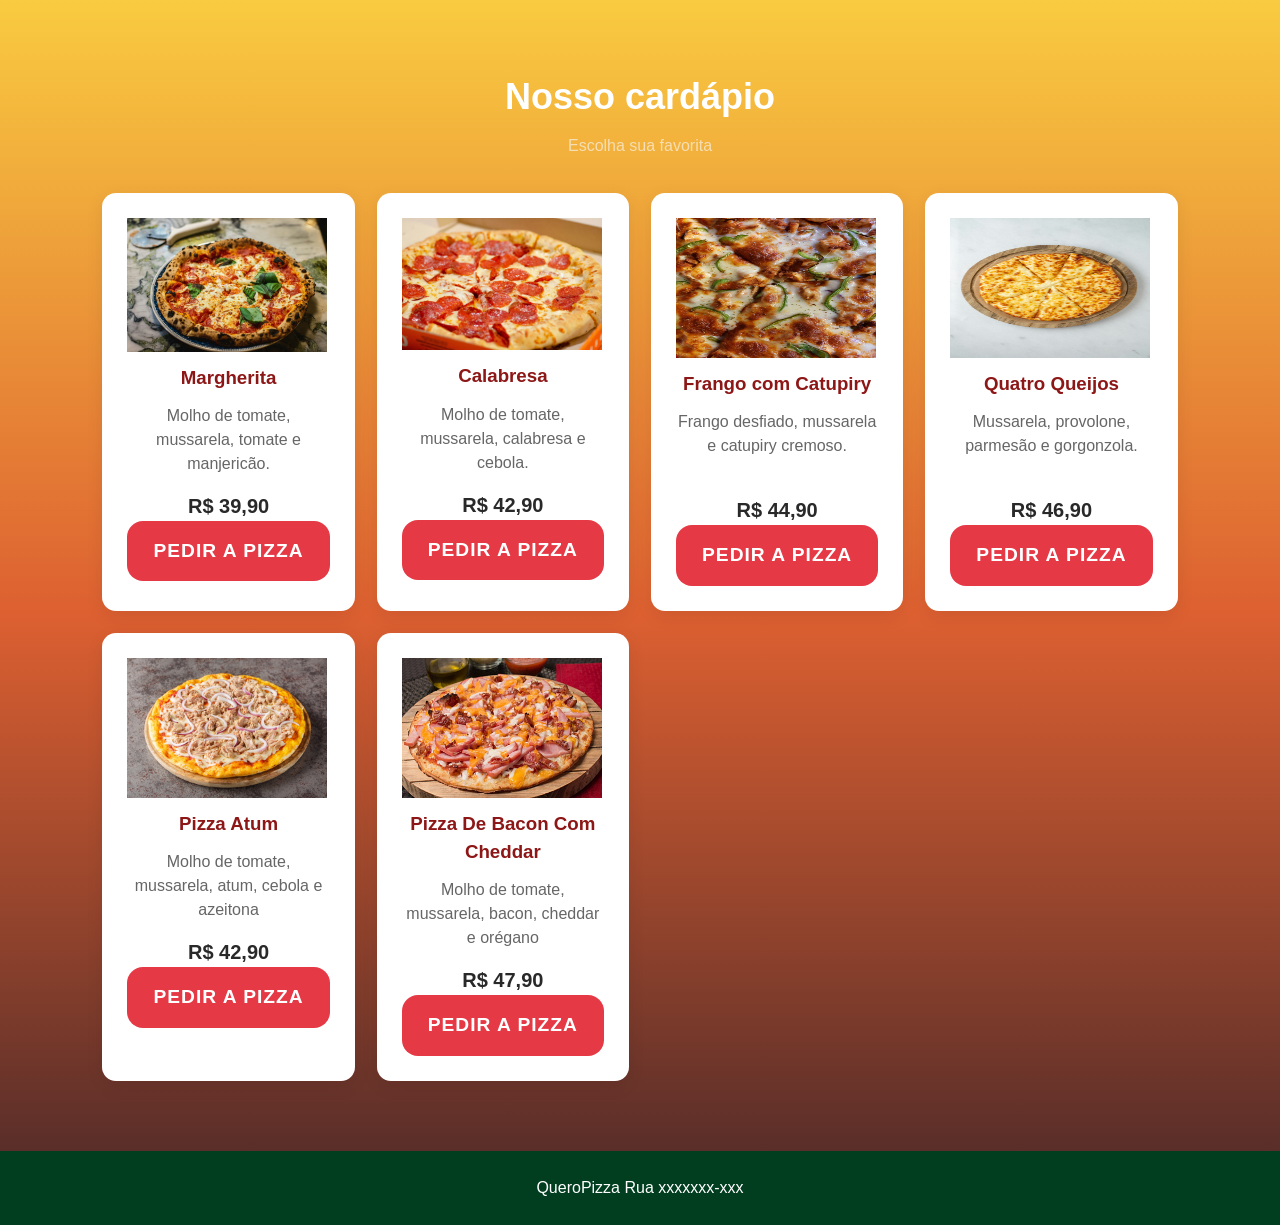
==== cardapio.html @ d188538f "alterações refeitas" ====
<!DOCTYPE html>
<html lang="en">
<head>
  <meta charset="UTF-8">
  <meta name="viewport" content="width=device-width, initial-scale=1.0">
  <title>Document</title>
  <link rel="stylesheet" href="css/style.css">
  <link rel="stylesheet" href="css/reset.css">
</head>
<body>

<section id="cardapio" class="secao">
    <h2>Nosso cardápio</h2>
    <p class="subtitulo">Escolha sua favorita</p>

    <div class="cards">
        <article class="card">
            <div class="pizza">
                <img src="./images/pizza_margherita.jpg" width="200" alt="pizza_margherita">
            </div>
            <h3>Margherita</h3>
            <p>Molho de tomate, mussarela, tomate e manjericão.</p>
            <strong>R$ 39,90</strong>
            <button class="card-pizza__botao" onclick="pedirPizza('Margherita - R$ 39,90')">
                Pedir a pizza
            </button>
        </article>

        <article class="card">
            <div class="pizza">
                <img src="./images/pizza_calabresa.jpg" width="200" alt="pizza-calabresa">
            </div>
            <h3>Calabresa</h3>
            <p>Molho de tomate, mussarela, calabresa e cebola.</p>
            <strong>R$ 42,90</strong>
            <button class="card-pizza__botao" onclick="pedirPizza('Calabresa - R$ 42,90')">
                Pedir a pizza
            </button>
        </article>

        <article class="card">
            <div class="pizza">
                <img src="./images/pizza_frango_catupiry.jpg" alt="pizza_frango_catupiry" width="200" height="140">
            </div>
            <h3>Frango com Catupiry</h3>
            <p>Frango desfiado, mussarela e catupiry cremoso.</p>
            <strong>R$ 44,90</strong>
            <button class="card-pizza__botao" onclick="pedirPizza('Frango com Catupiry - R$ 44,90')">
                Pedir a pizza
            </button>
        </article>

        <article class="card">
            <div class="pizza">
                <img src="./images/pizza_quatro_queijo.jpg" alt="pizza_quatro_queijo" width="200" height="140">
            </div>
            <h3>Quatro Queijos</h3>
            <p>Mussarela, provolone, parmesão e gorgonzola.</p>
            <strong>R$ 46,90</strong>
            <button class="card-pizza__botao" onclick="pedirPizza('Quatro Queijos - R$ 46,90')">
                Pedir a pizza
            </button>
        </article>
        <!---- pizza atum -->
        <article class="card">
            <div class="pizza">
                <img src="./images/pizza-atum.jpg" alt="pizza_quatro_queijo" width="200" height="140">
            </div>
            <h3>Pizza Atum</h3>
            <p>Molho de tomate, mussarela, atum, cebola e azeitona</p>
            <strong>R$ 42,90</strong>
            <button class="card-pizza__botao" onclick="pedirPizza('Quatro Queijos - R$ 46,90')">
                Pedir a pizza
            </button>
        </article>
         <!---- pizza atum -->

        <!-- Pizza de Bacon Cheddar -->
        <article class="card">
            <div class="pizza">
                <img src="./images/pizza-bacon-cheddar.jpg" alt="pizza_quatro_queijo" width="200" height="140">
            </div>
            <h3>Pizza De Bacon Com Cheddar</h3>
            <p>Molho de tomate, mussarela, bacon, cheddar e orégano</p>
            <strong>R$ 47,90</strong>
            <button class="card-pizza__botao" onclick="pedirPizza('Quatro Queijos - R$ 46,90')">
                Pedir a pizza
            </button>
        </article>
    </div>
</section>
    </main>

<footer>
    <p>QueroPizza Rua xxxxxxx-xxx</p>
</footer>

<script>
    function pedirPizza(nomePizza) {
        window.location.href = "pedido.html?pizza=" + encodeURIComponent(nomePizza);
    }
</script>

</body>
</html>
---- css/style.css ----
:root{
--espresso: #482728ff;
--spicy-paprika: #dd6031ff;
--deep-forest: #003e1fff;
--golden-pollen: #f9cb40ff;
--vibrant-coral: #ff5757ff;
}
* {
    margin: 0;
    padding: 0;
    box-sizing: border-box;
    background-attachment: fixed;
}

html {
    scroll-behavior: smooth;
}

body {
    font-family: Arial, Helvetica, sans-serif;
    background: linear-gradient(to top ,#482728ff, #dd6031ff,#f9cb40ff);
    color: #292929;
}

header {
    background: #003e1fff;
    color: white;
    padding: 18px 8%;
    display: flex;
    justify-content: space-between;
    align-items: center;
    position: sticky;
    top: 0;
    z-index: 10;
}

.imagem-principal{
  background-color: var(--deep-forest);
  padding: 10px;
  border: 3px solid var(--espresso);
}

.logo {
    font-size: 25px;
    font-weight: bold;
}

nav {
    display: flex;
    gap: 25px;
}

nav a {
    color: white;
    background-image: linear-gradient(to bottom , var(--espresso),var(--golden-pollen));
    border-radius: 20px;
    padding: 6px;
    text-decoration: none;
    font-weight: bold;
}

nav a:hover {
    text-decoration: none;
    color: #f9cb40ff;
    background-color: white;
    border-radius: 20px;
}

.hero {
    min-height: 420px;
    padding: 40px 10%;
    display: flex;
    align-items: center;
    justify-content: space-between;
    background-color:none ;
}

.hero h1 {
    font-size: 58px;
    color: #8d1717;
    margin: 12px 0;
}

.hero p {
    font-size: 19px;
    line-height: 1.6;
    max-width: 550px;
}

.tag {
    color: #b52222;
    font-weight: bold;
    letter-spacing: 2px;
}

.pizza-grande {
    font-size: 190px;
    filter: drop-shadow(8px 10px 5px rgba(0,0,0,0.2));
}

.botao {
    display: inline-block;
    margin-top: 25px;
    padding: 14px 25px;
    border: none;
    border-radius: 8px;
    background: #b52222;
    color: white;
    text-decoration: none;
    font-weight: bold;
    cursor: pointer;
}

.botao:hover {
    background: #8d1717;
    color: var(--golden-pollen);
}

.secao {
    padding: 70px 8%;
    text-align: center;
}

.secao h2 {
    font-size: 36px;
    color: white;
}

.subtitulo {
    margin: 10px 0 35px;
    color: wheat;
}

.cards {
    display: grid;
    grid-template-columns: repeat(4, 1fr);
    gap: 22px;
    max-width: 1100px;
    margin: auto;
}

.card {
    background: white;
    padding: 25px;
    border-radius: 14px;
    box-shadow: 0 5px 18px rgba(0,0,0,0.08);
}

.card .pizza {
    font-size: 70px;
}

.card h3 {
    color: #8d1717;
    margin: 12px 0;
}

.card p {
    color: #666;
    line-height: 1.5;
    min-height: 70px;
}

.card strong {
    display: block;
    margin-top: 15px;
    font-size: 20px;
}

.pedido {
    background-image: linear-gradient(to top, #dd6031ff,#482728ff);
    background-attachment: fixed;
}

form {
    background: white;
    max-width: 650px;
    margin: auto;
    padding: 30px;
    border-radius: 14px;
    text-align: left;
    box-shadow: 0 5px 18px rgba(0,0,0,0.08);
}

label {
    display: block;
    margin: 15px 0 7px;
    font-weight: bold;
}

input,
select,
textarea {
    width: 100%;
    padding: 13px;
    border: 1px solid #ccc;
    border-radius: 7px;
    font-size: 16px;
    font-family: inherit;
}

textarea {
    resize: vertical;
}

.enviar {
    width: 100%;
    font-size: 17px;
}

.resultado {
    max-width: 650px;
    margin: 20px auto 0;
    padding: 20px;
    background: #e8f7e8;
    border-radius: 10px;
    display: none;
}

.resultado:not(:empty) {
    display: block;
}

footer {
    background: #003e1fff;
    color: white;
    padding: 25px;
    text-align: center;
}

@media (max-width: 850px) {
    header {
        flex-direction: column;
        gap: 15px;
    }

    .hero {
        text-align: center;
        flex-direction: column;
        gap: 30px;
    }

    .hero h1 {
        font-size: 42px;
    }

    .pizza-grande {
        font-size: 120px;
    }

    .cards {
        grid-template-columns: repeat(2, 1fr);
    }
}

@media (max-width: 550px) {
    .cards {
        grid-template-columns: 1fr;
    }

    nav {
        gap: 12px;
        font-size: 14px;
    }

    .hero {
        padding: 50px 6%;
    }

    .secao {
        padding: 50px 6%;
    }
}

/* CARTAO DE PEDIR A PIZZA*/

.card-pizza {
  width: 100%;
  max-width: 360px;
  margin: 20px auto;
  padding: 20px;
  background-color: #fff;
  border: 2px solid #222;
  border-radius: 24px;
  box-shadow: 0 4px 12px rgba(0, 0, 0, 0.1);
  display: flex;
  flex-direction: column;
  gap: 20px;
  box-sizing: border-box;
}

.card-pizza__imagem {
  width: 100%;
  aspect-ratio: 1 / 1;
  border: 2px solid #222;
  border-radius: 20px;
  overflow: hidden;
  background-color: #f5f5f5;
}

.card-pizza__imagem img {
  width: 100%;
  height: 100%;
  object-fit: cover;
  display: block;
}

.card-pizza__botao {
  width: 100%;
  padding: 16px;
  font-size: 1.2rem;
  font-weight: bold;
  text-transform: uppercase;
  letter-spacing: 1px;
  color: #fff;
  background-color: #e63946;
  border: none;
  border-radius: 16px;
  cursor: pointer;
  transition: background-color 0.2s, transform 0.1s;
}

.card-pizza__botao:hover {
  background-color: #c1121f;
  color: var(--golden-pollen);
}

.card-pizza__botao:active {
  transform: scale(0.98);
}
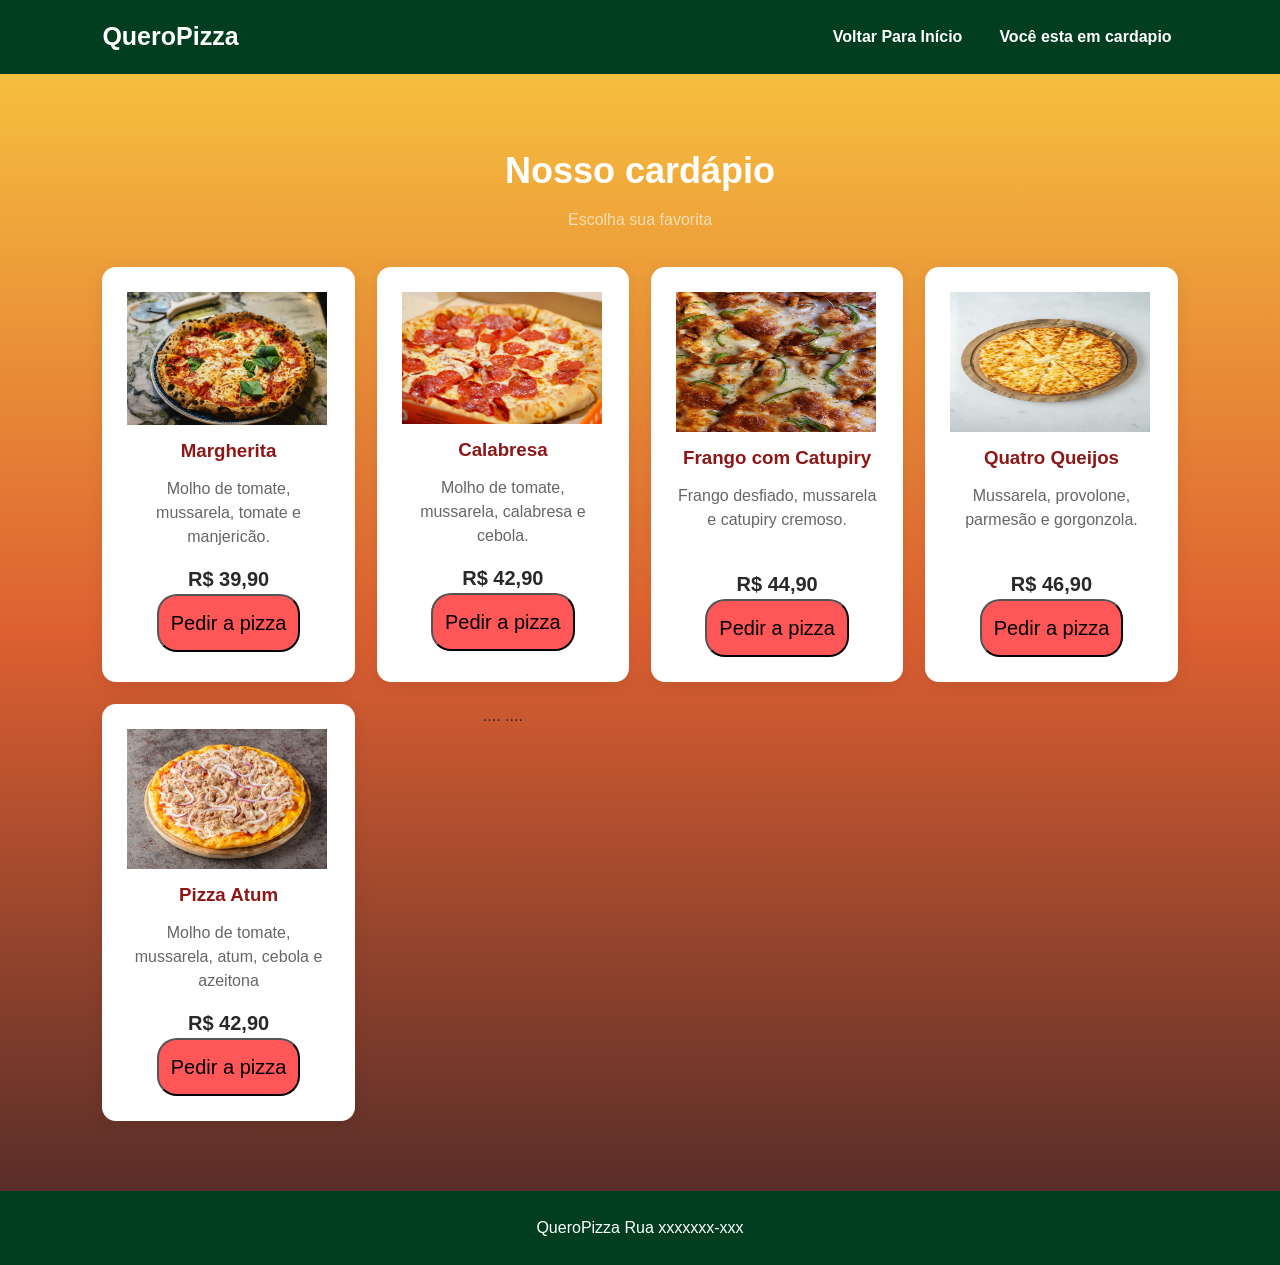
==== commit 45cfa0dd: "adicionado formulário e imagens de sabores de pizzas .. ainda modificando o projeto" ====
--- a/cardapio.html
+++ b/cardapio.html
@@ -8,6 +8,13 @@
   <link rel="stylesheet" href="css/reset.css">
 </head>
 <body>
+<header>
+    <div class="logo">QueroPizza</div>
+    <nav class="site-nav" aria-label="Menu principal">
+        <a href="index.html">Voltar Para Início</a>
+        <a href="cardapio.html" aria-current="page" target="_blank" rel="noopener noreferrer">Você esta em cardapio</a>
+    </nav>
+</header>
 
 <section id="cardapio" class="secao">
     <h2>Nosso cardápio</h2>
@@ -69,24 +76,22 @@
             <h3>Pizza Atum</h3>
             <p>Molho de tomate, mussarela, atum, cebola e azeitona</p>
             <strong>R$ 42,90</strong>
-            <button class="card-pizza__botao" onclick="pedirPizza('Quatro Queijos - R$ 46,90')">
+            <button class="card-pizza__botao" onclick="pedirPizza('Pizza Atum - R$ 42,90')">
                 Pedir a pizza
             </button>
         </article>
          <!---- pizza atum -->
 
         <!-- Pizza de Bacon Cheddar -->
-        <article class="card">
-            <div class="pizza">
-                <img src="./images/pizza-bacon-cheddar.jpg" alt="pizza_quatro_queijo" width="200" height="140">
-            </div>
-            <h3>Pizza De Bacon Com Cheddar</h3>
-            <p>Molho de tomate, mussarela, bacon, cheddar e orégano</p>
-            <strong>R$ 47,90</strong>
-            <button class="card-pizza__botao" onclick="pedirPizza('Quatro Queijos - R$ 46,90')">
-                Pedir a pizza
-            </button>
-        </article>
+       ....
+
+        <!-- Pizza de Bacon Cheddar -->
+
+        <!-- Pizza Havaina -->
+        ....
+        <!-- Pizza Havaina -->
+
+
     </div>
 </section>
     </main>
--- a/css/style.css
+++ b/css/style.css
@@ -31,7 +31,8 @@
     align-items: center;
     position: sticky;
     top: 0;
-    z-index: 10;
+    z-index: 1000;
+
 }
 
 .imagem-principal{
@@ -52,7 +53,6 @@
 
 nav a {
     color: white;
-    background-image: linear-gradient(to bottom , var(--espresso),var(--golden-pollen));
     border-radius: 20px;
     padding: 6px;
     text-decoration: none;
@@ -166,7 +166,23 @@
     margin-top: 15px;
     font-size: 20px;
 }
-
+.card-pizza__botao{
+  background-color: var(--vibrant-coral);
+  border-radius: 20px;
+  font-size: 20px;
+  padding: 12px;
+  font-family: 'Lucida Sans', 'Lucida Sans Regular', 'Lucida Grande', 'Lucida Sans Unicode', Geneva, Verdana, sans-serif;
+}
+
+
+.card-pizza__botao:hover{
+  background-color: var(--vibrant-coral);
+  color: var(--golden-pollen);
+  border-radius: 20px;
+  padding: 12px;
+  font-size: 20px;
+  font-family: 'Lucida Sans', 'Lucida Sans Regular', 'Lucida Grande', 'Lucida Sans Unicode', Geneva, Verdana, sans-serif;
+}
 .pedido {
     background-image: linear-gradient(to top, #dd6031ff,#482728ff);
     background-attachment: fixed;
@@ -272,60 +288,3 @@
     }
 }
 
-/* CARTAO DE PEDIR A PIZZA*/
-
-.card-pizza {
-  width: 100%;
-  max-width: 360px;
-  margin: 20px auto;
-  padding: 20px;
-  background-color: #fff;
-  border: 2px solid #222;
-  border-radius: 24px;
-  box-shadow: 0 4px 12px rgba(0, 0, 0, 0.1);
-  display: flex;
-  flex-direction: column;
-  gap: 20px;
-  box-sizing: border-box;
-}
-
-.card-pizza__imagem {
-  width: 100%;
-  aspect-ratio: 1 / 1;
-  border: 2px solid #222;
-  border-radius: 20px;
-  overflow: hidden;
-  background-color: #f5f5f5;
-}
-
-.card-pizza__imagem img {
-  width: 100%;
-  height: 100%;
-  object-fit: cover;
-  display: block;
-}
-
-.card-pizza__botao {
-  width: 100%;
-  padding: 16px;
-  font-size: 1.2rem;
-  font-weight: bold;
-  text-transform: uppercase;
-  letter-spacing: 1px;
-  color: #fff;
-  background-color: #e63946;
-  border: none;
-  border-radius: 16px;
-  cursor: pointer;
-  transition: background-color 0.2s, transform 0.1s;
-}
-
-.card-pizza__botao:hover {
-  background-color: #c1121f;
-  color: var(--golden-pollen);
-}
-
-.card-pizza__botao:active {
-  transform: scale(0.98);
-}
-
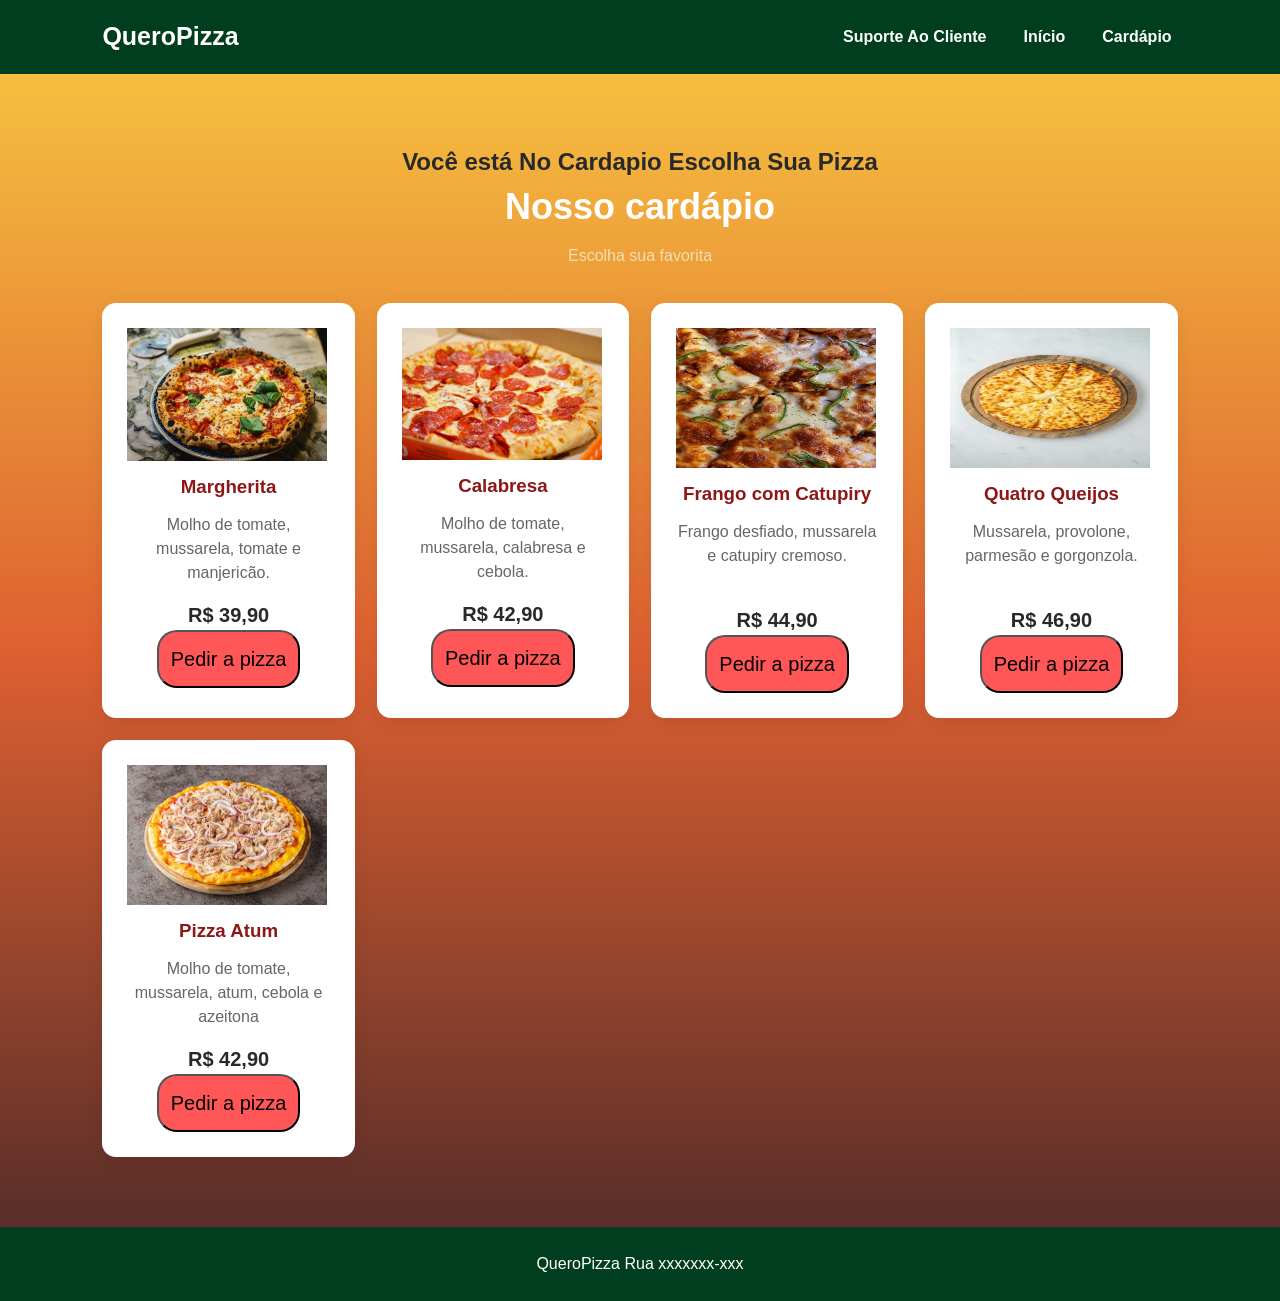
==== commit a1474cc5: "finalizado projeto pizza com versão 2 + javascript" ====
--- a/cardapio.html
+++ b/cardapio.html
@@ -11,12 +11,14 @@
 <header>
     <div class="logo">QueroPizza</div>
     <nav class="site-nav" aria-label="Menu principal">
-        <a href="index.html">Voltar Para Início</a>
-        <a href="cardapio.html" aria-current="page" target="_blank" rel="noopener noreferrer">Você esta em cardapio</a>
+        <a href="contato.html">Suporte Ao Cliente</a>
+        <a href="index.html">Início</a>
+        <a href="cardapio.html">Cardápio</a>
     </nav>
 </header>
 
 <section id="cardapio" class="secao">
+    <h1>Você está No Cardapio Escolha Sua Pizza</h1>
     <h2>Nosso cardápio</h2>
     <p class="subtitulo">Escolha sua favorita</p>
 
@@ -80,16 +82,6 @@
                 Pedir a pizza
             </button>
         </article>
-         <!---- pizza atum -->
-
-        <!-- Pizza de Bacon Cheddar -->
-       ....
-
-        <!-- Pizza de Bacon Cheddar -->
-
-        <!-- Pizza Havaina -->
-        ....
-        <!-- Pizza Havaina -->
 
 
     </div>
@@ -99,7 +91,6 @@
 <footer>
     <p>QueroPizza Rua xxxxxxx-xxx</p>
 </footer>
-
 <script>
     function pedirPizza(nomePizza) {
         window.location.href = "pedido.html?pizza=" + encodeURIComponent(nomePizza);
--- a/css/style.css
+++ b/css/style.css
@@ -131,6 +131,12 @@
     color: wheat;
 }
 
+.cadastro{
+  background-color: var(--deep-forest);
+  color: #fff;
+  border-radius: 12px;
+}
+
 .cards {
     display: grid;
     grid-template-columns: repeat(4, 1fr);
@@ -186,6 +192,17 @@
 .pedido {
     background-image: linear-gradient(to top, #dd6031ff,#482728ff);
     background-attachment: fixed;
+}
+.total{
+  background-color: var(--deep-forest);
+  text-align: center;
+  color: white;
+}
+.mensagem-consulta{
+  background-color: var(--espresso);
+  color: #fff;
+  text-align: center;
+
 }
 
 form {
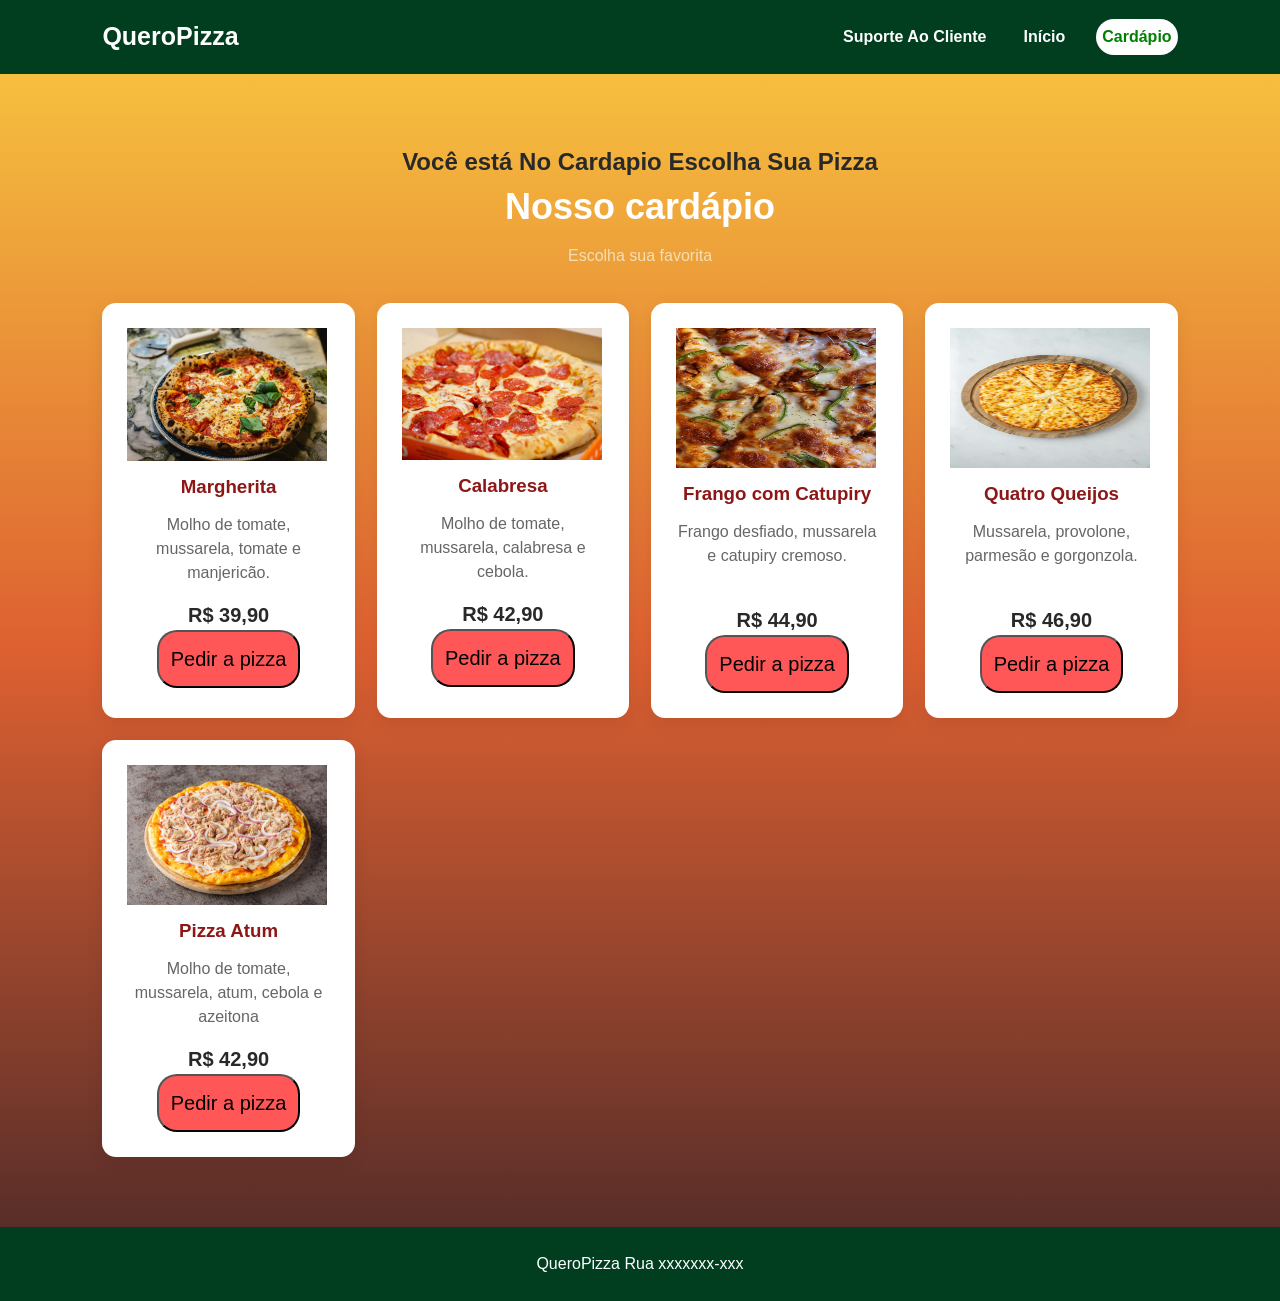
==== commit b2f803fe: "adicionado indicando em que página está" ====
--- a/cardapio.html
+++ b/cardapio.html
@@ -13,7 +13,7 @@
     <nav class="site-nav" aria-label="Menu principal">
         <a href="contato.html">Suporte Ao Cliente</a>
         <a href="index.html">Início</a>
-        <a href="cardapio.html">Cardápio</a>
+        <a href="cardapio.html" aria-current="page">Cardápio</a>
     </nav>
 </header>
 
--- a/css/style.css
+++ b/css/style.css
@@ -35,6 +35,10 @@
 
 }
 
+.site-nav a[aria-current="page"]{
+  background-color: white;
+  color: green;
+}
 .imagem-principal{
   background-color: var(--deep-forest);
   padding: 10px;
